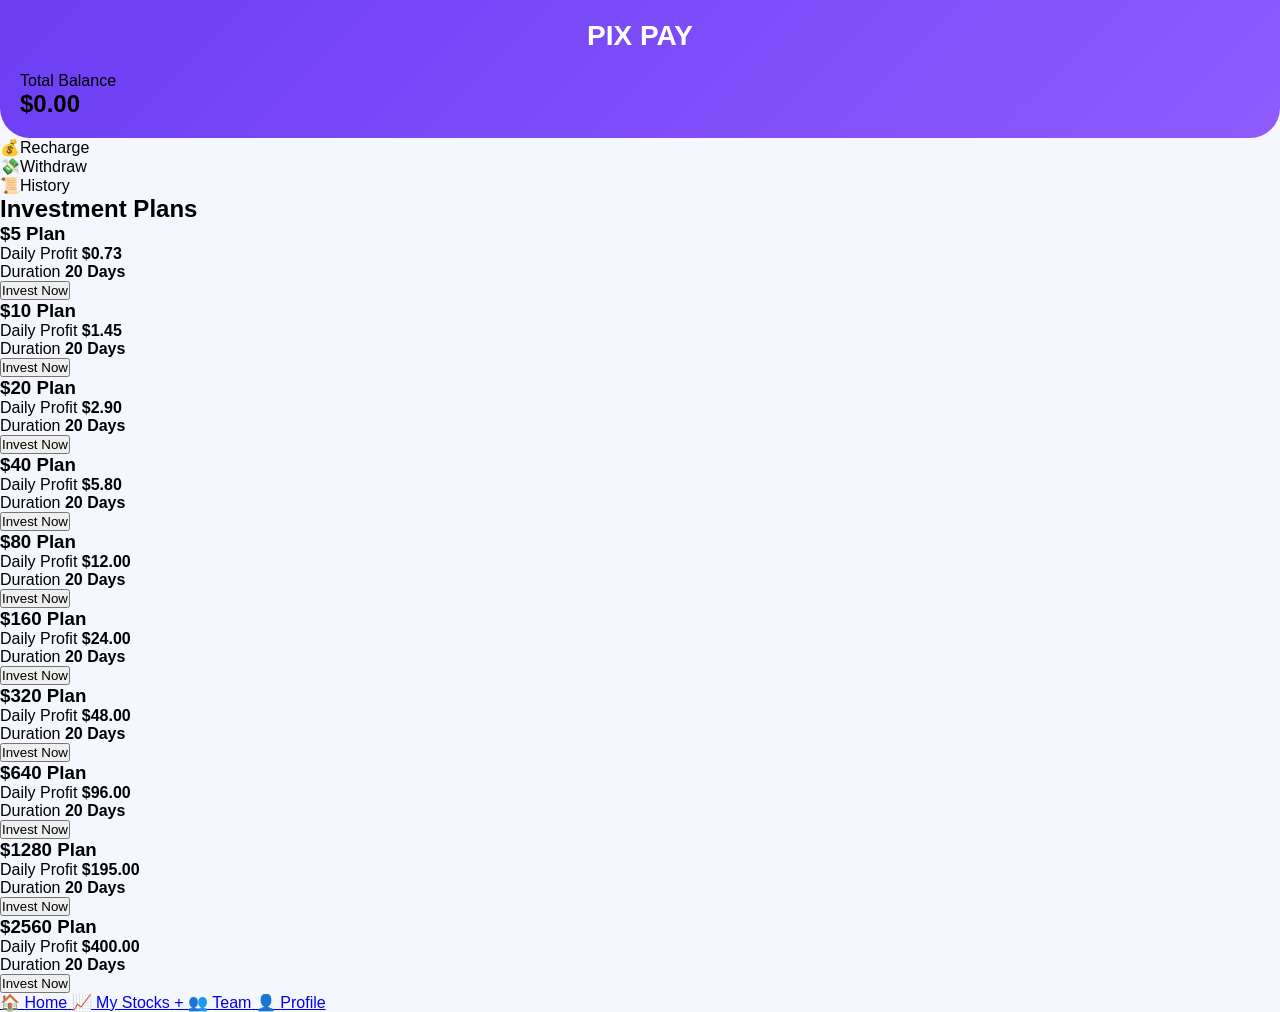
==== index.html @ 2a7e83fc "Update index.html" ====
<!DOCTYPE html>
<html lang="en">
<head>
<meta charset="UTF-8">
<meta name="viewport" content="width=device-width, initial-scale=1.0">
<title>PIX PAY</title>
<link rel="stylesheet" href="style.css">
</head>

<body>

<header>
    <h1>PIX PAY</h1>

    <div class="balance-card">
        <p>Total Balance</p>
        <h2>$0.00</h2>
    </div>
</header>

<div class="quick-menu">
    <div class="menu-card">💰<span>Recharge</span></div>
    <div class="menu-card">💸<span>Withdraw</span></div>
    <div class="menu-card">📜<span>History</span></div>
</div>
<h2 class="section-title">Investment Plans</h2>

<div class="plan-list">

    <div class="plan-card">
        <h3>$5 Plan</h3>
        <p>Daily Profit <b>$0.73</b></p>
        <p>Duration <b>20 Days</b></p>
        <button>Invest Now</button>
    </div>

    <div class="plan-card">
        <h3>$10 Plan</h3>
        <p>Daily Profit <b>$1.45</b></p>
        <p>Duration <b>20 Days</b></p>
        <button>Invest Now</button>
    </div>

    <div class="plan-card">
        <h3>$20 Plan</h3>
        <p>Daily Profit <b>$2.90</b></p>
        <p>Duration <b>20 Days</b></p>
        <button>Invest Now</button>
    </div>

    <div class="plan-card">
        <h3>$40 Plan</h3>
        <p>Daily Profit <b>$5.80</b></p>
        <p>Duration <b>20 Days</b></p>
        <button>Invest Now</button>
    </div>

    <div class="plan-card">
        <h3>$80 Plan</h3>
        <p>Daily Profit <b>$12.00</b></p>
        <p>Duration <b>20 Days</b></p>
        <button>Invest Now</button>
    </div>

    <div class="plan-card">
        <h3>$160 Plan</h3>
        <p>Daily Profit <b>$24.00</b></p>
        <p>Duration <b>20 Days</b></p>
        <button>Invest Now</button>
    </div>

    <div class="plan-card">
        <h3>$320 Plan</h3>
        <p>Daily Profit <b>$48.00</b></p>
        <p>Duration <b>20 Days</b></p>
        <button>Invest Now</button>
    </div>

    <div class="plan-card">
        <h3>$640 Plan</h3>
        <p>Daily Profit <b>$96.00</b></p>
        <p>Duration <b>20 Days</b></p>
        <button>Invest Now</button>
    </div>

    <div class="plan-card">
        <h3>$1280 Plan</h3>
        <p>Daily Profit <b>$195.00</b></p>
        <p>Duration <b>20 Days</b></p>
        <button>Invest Now</button>
    </div>

    <div class="plan-card">
        <h3>$2560 Plan</h3>
        <p>Daily Profit <b>$400.00</b></p>
        <p>Duration <b>20 Days</b></p>
        <button>Invest Now</button>
    </div>

                                      </div>
<nav class="bottom-nav">
    <a href="index.html">
        🏠
        <span>Home</span>
    </a>

    <a href="mystocks.html">
        📈
        <span>My Stocks</span>
    </a>

    <a href="recharge.html" class="center-btn">
        +
    </a>

    <a href="team.html">
        👥
        <span>Team</span>
    </a>

    <a href="profile.html">
        👤
        <span>Profile</span>
    </a>
</nav>

<script src="script.js"></script>

</body>
</html>
---- style.css ----
*{
    margin:0;
    padding:0;
    box-sizing:border-box;
    font-family:Arial,sans-serif;
}

body{
    background:#f5f7ff;
}

header{
    background:linear-gradient(135deg,#6C3EF4,#8F5BFF);
    padding:20px;
    border-radius:0 0 30px 30px;
}

header h1{
    color:#fff;
    text-align:center;
    font-size:28px;
    margin-bottom:20px;
}

.balance-card{
.balance-card{
    background:linear-gradient(135deg,#6C3EF4,#8F5BFF);
    color:#fff;
    border-radius:25px;
    padding:25px;
    text-align:center;
    box-shadow:0 10px 25px rgba(108,62,244,.3);
}

.balance-card p{
    color:#eee;
    font-size:15px;
}

.balance-card h2{
    color:#fff;
    font-size:38px;
    margin-top:8px;
    font-weight:bold;
}
.quick-menu{
    display:grid;
    grid-template-columns:repeat(3,1fr);
    gap:12px;
    padding:20px;
}

.menu-card{
    background:#fff;
    border-radius:18px;
    height:90px;
    display:flex;
    flex-direction:column;
    justify-content:center;
    align-items:center;
    box-shadow:0 5px 15px rgba(0,0,0,.08);
    font-size:28px;
    color:#6C3EF4;
}

.menu-card span{
    margin-top:8px;
    font-size:14px;
    font-weight:600;
}
.bottom-nav{
    position:fixed;
    bottom:0;
    left:0;
    width:100%;
    height:70px;
    background:#fff;
    display:grid;
    grid-template-columns:1fr 1fr 1fr 1fr 1fr;
    align-items:center;
    text-align:center;
    box-shadow:0 -3px 15px rgba(0,0,0,.1);
    z-index:999;
}

.bottom-nav a{
    text-decoration:none;
    color:#6C3EF4;
    display:flex;
    flex-direction:column;
    align-items:center;
    font-size:22px;
}

.bottom-nav a span{
    font-size:11px;
    margin-top:2px;
}

.center-btn{
    width:65px;
    height:65px;
    background:#6C3EF4;
    color:#fff !important;
    border-radius:50%;
    display:flex !important;
    justify-content:center;
    align-items:center;
    text-decoration:none;
    font-size:32px;
    margin:auto;
    transform:translateY(-22px);
    flex-direction:row !important;
    box-shadow:0 6px 18px rgba(108,62,244,.35);
}
body{
    padding-bottom:90px;
}
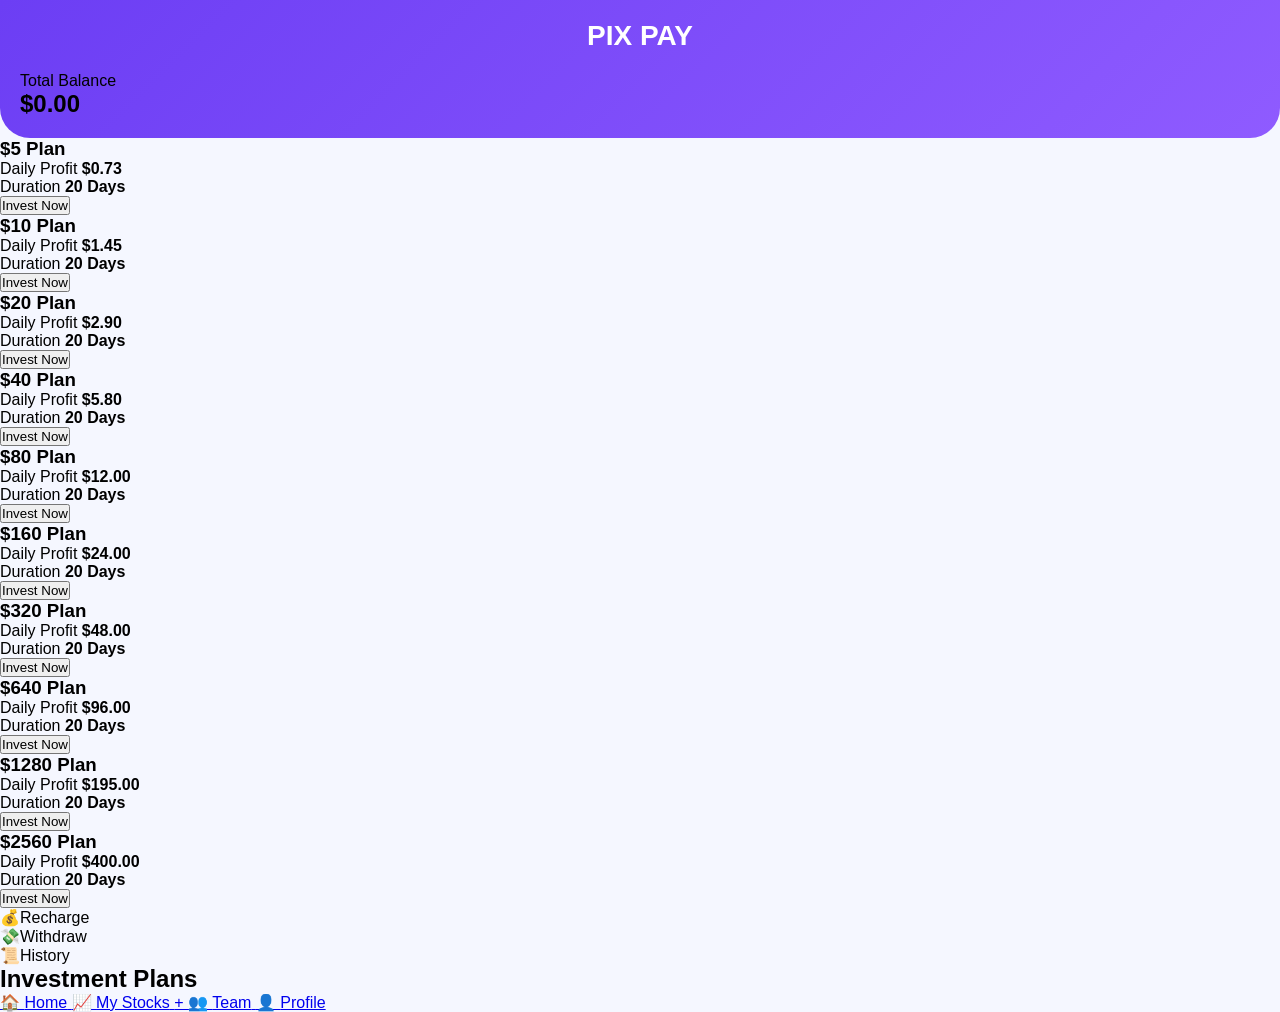
==== commit 8e1bce80: "Update index.html" ====
--- a/index.html
+++ b/index.html
@@ -19,12 +19,7 @@
 </header>
 
 <div class="quick-menu">
-    <div class="menu-card">💰<span>Recharge</span></div>
-    <div class="menu-card">💸<span>Withdraw</span></div>
-    <div class="menu-card">📜<span>History</span></div>
-</div>
-<h2 class="section-title">Investment Plans</h2>
-
+    
 <div class="plan-list">
 
     <div class="plan-card">
@@ -96,8 +91,13 @@
         <p>Duration <b>20 Days</b></p>
         <button>Invest Now</button>
     </div>
-
-                                      </div>
+    
+    <div class="menu-card">💰<span>Recharge</span></div>
+    <div class="menu-card">💸<span>Withdraw</span></div>
+    <div class="menu-card">📜<span>History</span></div>
+</div>
+<h2 class="section-title">Investment Plans</h2>
+ </div>
 <nav class="bottom-nav">
     <a href="index.html">
         🏠
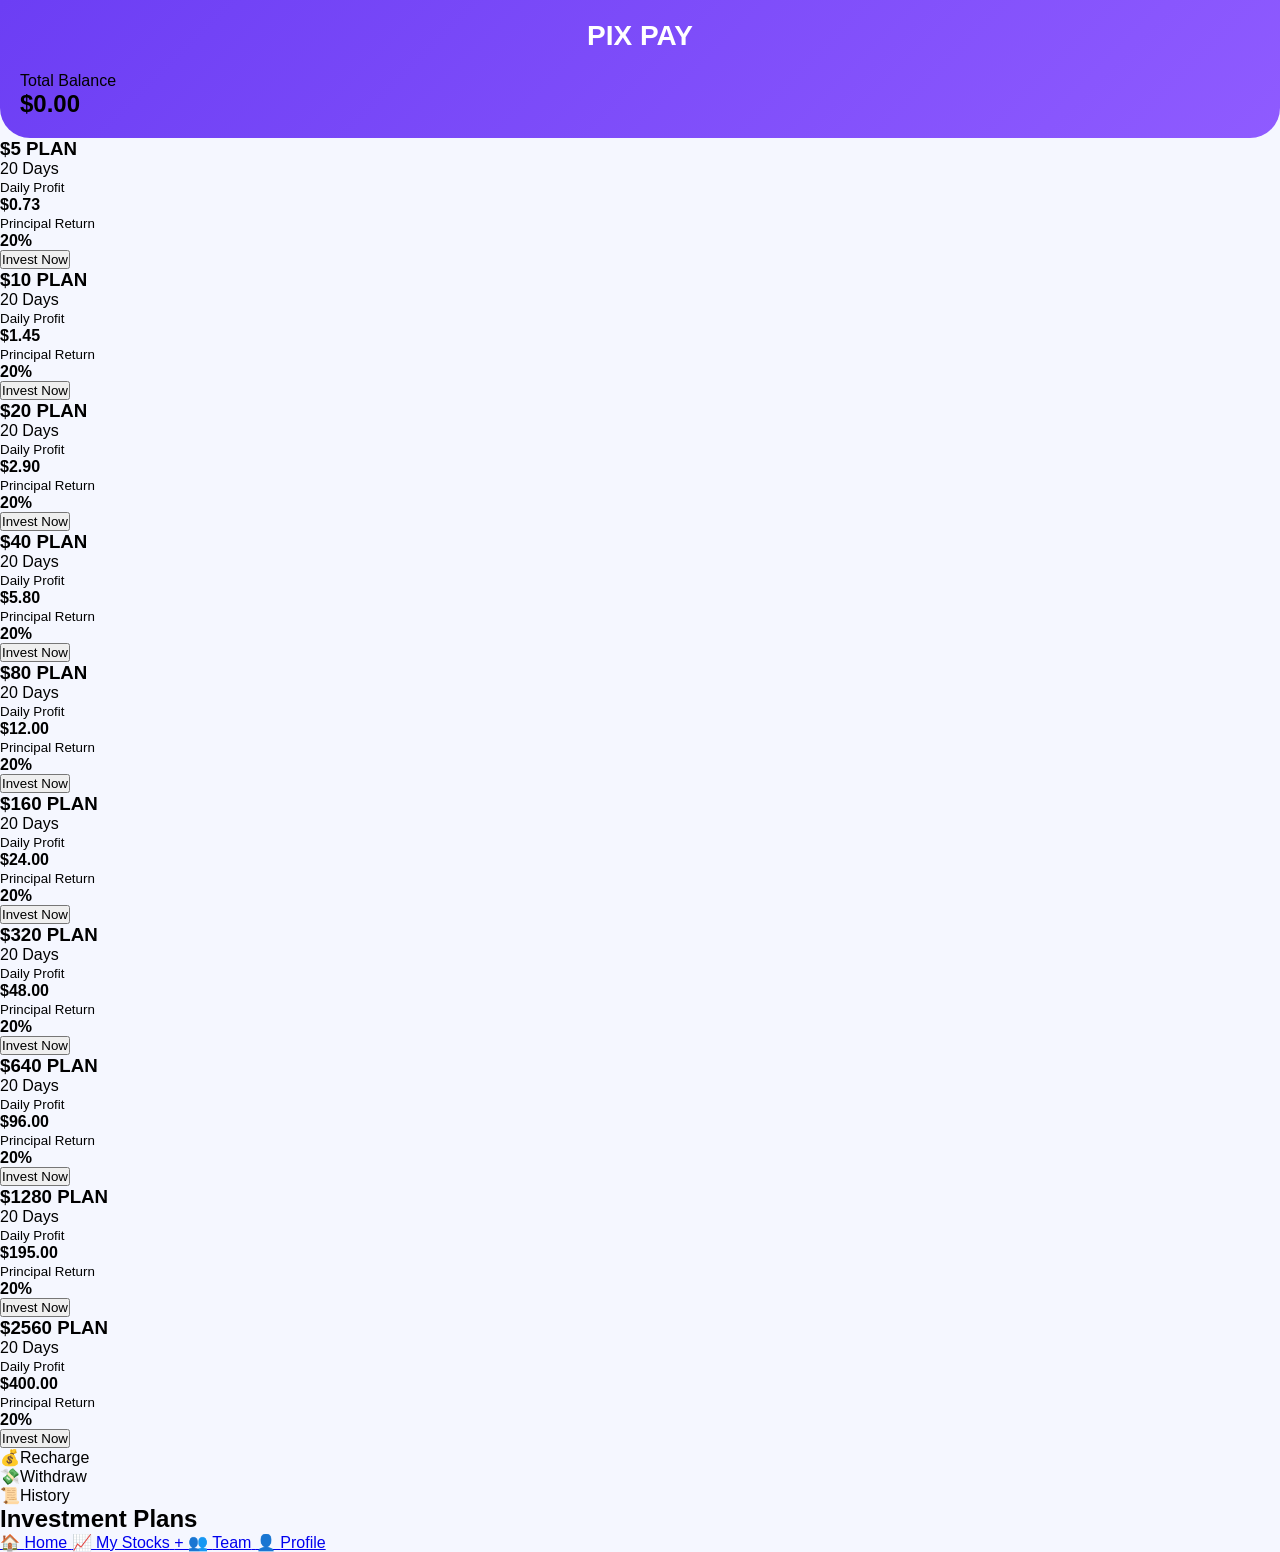
==== commit 4cf87961: "Update index.html" ====
--- a/index.html
+++ b/index.html
@@ -20,77 +20,185 @@
 
 <div class="quick-menu">
     
-<div class="plan-list">
-
-    <div class="plan-card">
-        <h3>$5 Plan</h3>
-        <p>Daily Profit <b>$0.73</b></p>
-        <p>Duration <b>20 Days</b></p>
-        <button>Invest Now</button>
-    </div>
-
-    <div class="plan-card">
-        <h3>$10 Plan</h3>
-        <p>Daily Profit <b>$1.45</b></p>
-        <p>Duration <b>20 Days</b></p>
-        <button>Invest Now</button>
-    </div>
-
-    <div class="plan-card">
-        <h3>$20 Plan</h3>
-        <p>Daily Profit <b>$2.90</b></p>
-        <p>Duration <b>20 Days</b></p>
-        <button>Invest Now</button>
-    </div>
-
-    <div class="plan-card">
-        <h3>$40 Plan</h3>
-        <p>Daily Profit <b>$5.80</b></p>
-        <p>Duration <b>20 Days</b></p>
-        <button>Invest Now</button>
-    </div>
-
-    <div class="plan-card">
-        <h3>$80 Plan</h3>
-        <p>Daily Profit <b>$12.00</b></p>
-        <p>Duration <b>20 Days</b></p>
-        <button>Invest Now</button>
-    </div>
-
-    <div class="plan-card">
-        <h3>$160 Plan</h3>
-        <p>Daily Profit <b>$24.00</b></p>
-        <p>Duration <b>20 Days</b></p>
-        <button>Invest Now</button>
-    </div>
-
-    <div class="plan-card">
-        <h3>$320 Plan</h3>
-        <p>Daily Profit <b>$48.00</b></p>
-        <p>Duration <b>20 Days</b></p>
-        <button>Invest Now</button>
-    </div>
-
-    <div class="plan-card">
-        <h3>$640 Plan</h3>
-        <p>Daily Profit <b>$96.00</b></p>
-        <p>Duration <b>20 Days</b></p>
-        <button>Invest Now</button>
-    </div>
-
-    <div class="plan-card">
-        <h3>$1280 Plan</h3>
-        <p>Daily Profit <b>$195.00</b></p>
-        <p>Duration <b>20 Days</b></p>
-        <button>Invest Now</button>
-    </div>
-
-    <div class="plan-card">
-        <h3>$2560 Plan</h3>
-        <p>Daily Profit <b>$400.00</b></p>
-        <p>Duration <b>20 Days</b></p>
-        <button>Invest Now</button>
-    </div>
+<div class="plan-card">
+    <div class="plan-header">
+        <h3>$5 PLAN</h3>
+        <span class="days">20 Days</span>
+    </div>
+    <div class="plan-info">
+        <div>
+            <small>Daily Profit</small>
+            <h4>$0.73</h4>
+        </div>
+        <div>
+            <small>Principal Return</small>
+            <h4>20%</h4>
+        </div>
+    </div>
+    <button class="invest-btn">Invest Now</button>
+</div>
+
+<div class="plan-card">
+    <div class="plan-header">
+        <h3>$10 PLAN</h3>
+        <span class="days">20 Days</span>
+    </div>
+    <div class="plan-info">
+        <div>
+            <small>Daily Profit</small>
+            <h4>$1.45</h4>
+        </div>
+        <div>
+            <small>Principal Return</small>
+            <h4>20%</h4>
+        </div>
+    </div>
+    <button class="invest-btn">Invest Now</button>
+</div>
+
+<div class="plan-card">
+    <div class="plan-header">
+        <h3>$20 PLAN</h3>
+        <span class="days">20 Days</span>
+    </div>
+    <div class="plan-info">
+        <div>
+            <small>Daily Profit</small>
+            <h4>$2.90</h4>
+        </div>
+        <div>
+            <small>Principal Return</small>
+            <h4>20%</h4>
+        </div>
+    </div>
+    <button class="invest-btn">Invest Now</button>
+</div>
+
+<div class="plan-card">
+    <div class="plan-header">
+        <h3>$40 PLAN</h3>
+        <span class="days">20 Days</span>
+    </div>
+    <div class="plan-info">
+        <div>
+            <small>Daily Profit</small>
+            <h4>$5.80</h4>
+        </div>
+        <div>
+            <small>Principal Return</small>
+            <h4>20%</h4>
+        </div>
+    </div>
+    <button class="invest-btn">Invest Now</button>
+</div>
+
+<div class="plan-card">
+    <div class="plan-header">
+        <h3>$80 PLAN</h3>
+        <span class="days">20 Days</span>
+    </div>
+    <div class="plan-info">
+        <div>
+            <small>Daily Profit</small>
+            <h4>$12.00</h4>
+        </div>
+        <div>
+            <small>Principal Return</small>
+            <h4>20%</h4>
+        </div>
+    </div>
+    <button class="invest-btn">Invest Now</button>
+</div>
+
+<div class="plan-card">
+    <div class="plan-header">
+        <h3>$160 PLAN</h3>
+        <span class="days">20 Days</span>
+    </div>
+    <div class="plan-info">
+        <div>
+            <small>Daily Profit</small>
+            <h4>$24.00</h4>
+        </div>
+        <div>
+            <small>Principal Return</small>
+            <h4>20%</h4>
+        </div>
+    </div>
+    <button class="invest-btn">Invest Now</button>
+</div>
+
+<div class="plan-card">
+    <div class="plan-header">
+        <h3>$320 PLAN</h3>
+        <span class="days">20 Days</span>
+    </div>
+    <div class="plan-info">
+        <div>
+            <small>Daily Profit</small>
+            <h4>$48.00</h4>
+        </div>
+        <div>
+            <small>Principal Return</small>
+            <h4>20%</h4>
+        </div>
+    </div>
+    <button class="invest-btn">Invest Now</button>
+</div>
+
+<div class="plan-card">
+    <div class="plan-header">
+        <h3>$640 PLAN</h3>
+        <span class="days">20 Days</span>
+    </div>
+    <div class="plan-info">
+        <div>
+            <small>Daily Profit</small>
+            <h4>$96.00</h4>
+        </div>
+        <div>
+            <small>Principal Return</small>
+            <h4>20%</h4>
+        </div>
+    </div>
+    <button class="invest-btn">Invest Now</button>
+</div>
+
+<div class="plan-card">
+    <div class="plan-header">
+        <h3>$1280 PLAN</h3>
+        <span class="days">20 Days</span>
+    </div>
+    <div class="plan-info">
+        <div>
+            <small>Daily Profit</small>
+            <h4>$195.00</h4>
+        </div>
+        <div>
+            <small>Principal Return</small>
+            <h4>20%</h4>
+        </div>
+    </div>
+    <button class="invest-btn">Invest Now</button>
+</div>
+
+<div class="plan-card">
+    <div class="plan-header">
+        <h3>$2560 PLAN</h3>
+        <span class="days">20 Days</span>
+    </div>
+    <div class="plan-info">
+        <div>
+            <small>Daily Profit</small>
+            <h4>$400.00</h4>
+        </div>
+        <div>
+            <small>Principal Return</small>
+            <h4>20%</h4>
+        </div>
+    </div>
+    <button class="invest-btn">Invest Now</button>
+</div>
     
     <div class="menu-card">💰<span>Recharge</span></div>
     <div class="menu-card">💸<span>Withdraw</span></div>
--- a/style.css
+++ b/style.css
@@ -116,3 +116,46 @@
 body{
     padding-bottom:90px;
 }
+.section-title{
+    padding:0 20px;
+    margin:15px 0;
+    color:#6C3EF4;
+    font-size:22px;
+    font-weight:bold;
+}
+
+.plan-list{
+    padding:0 20px 20px;
+    display:flex;
+    flex-direction:column;
+    gap:15px;
+}
+
+.plan-card{
+    background:#fff;
+    border-radius:20px;
+    padding:18px;
+    box-shadow:0 5px 15px rgba(0,0,0,.08);
+}
+
+.plan-card h3{
+    color:#6C3EF4;
+    margin-bottom:10px;
+}
+
+.plan-card p{
+    margin:6px 0;
+    color:#666;
+}
+
+.plan-card button{
+    width:100%;
+    margin-top:12px;
+    background:#6C3EF4;
+    color:#fff;
+    border:none;
+    padding:12px;
+    border-radius:12px;
+    font-size:16px;
+    cursor:pointer;
+    }
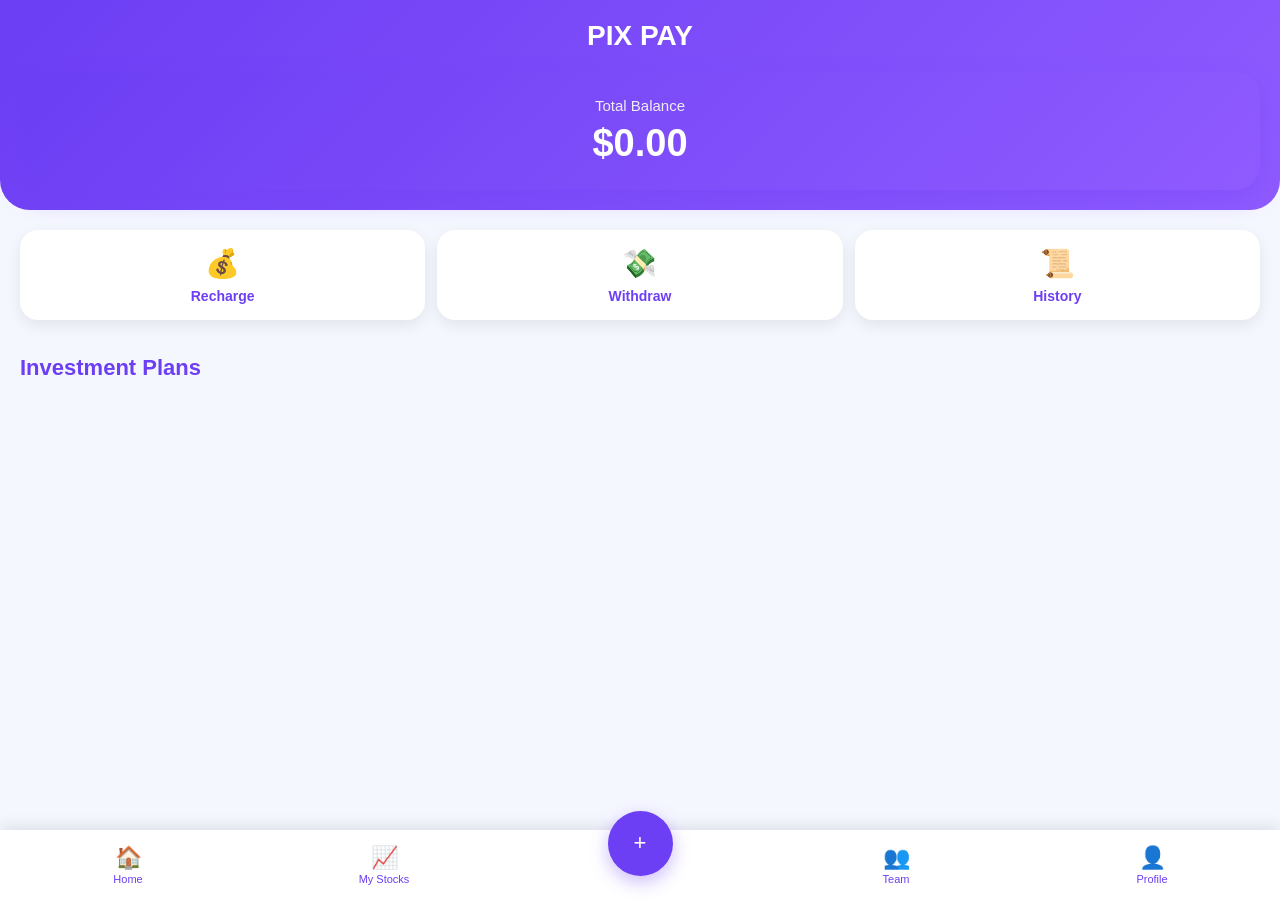
==== commit 4d8db49f: "Update index.html" ====
--- a/index.html
+++ b/index.html
@@ -20,185 +20,8 @@
 
 <div class="quick-menu">
     
-<div class="plan-card">
-    <div class="plan-header">
-        <h3>$5 PLAN</h3>
-        <span class="days">20 Days</span>
-    </div>
-    <div class="plan-info">
-        <div>
-            <small>Daily Profit</small>
-            <h4>$0.73</h4>
-        </div>
-        <div>
-            <small>Principal Return</small>
-            <h4>20%</h4>
-        </div>
-    </div>
-    <button class="invest-btn">Invest Now</button>
-</div>
 
-<div class="plan-card">
-    <div class="plan-header">
-        <h3>$10 PLAN</h3>
-        <span class="days">20 Days</span>
-    </div>
-    <div class="plan-info">
-        <div>
-            <small>Daily Profit</small>
-            <h4>$1.45</h4>
-        </div>
-        <div>
-            <small>Principal Return</small>
-            <h4>20%</h4>
-        </div>
-    </div>
-    <button class="invest-btn">Invest Now</button>
-</div>
-
-<div class="plan-card">
-    <div class="plan-header">
-        <h3>$20 PLAN</h3>
-        <span class="days">20 Days</span>
-    </div>
-    <div class="plan-info">
-        <div>
-            <small>Daily Profit</small>
-            <h4>$2.90</h4>
-        </div>
-        <div>
-            <small>Principal Return</small>
-            <h4>20%</h4>
-        </div>
-    </div>
-    <button class="invest-btn">Invest Now</button>
-</div>
-
-<div class="plan-card">
-    <div class="plan-header">
-        <h3>$40 PLAN</h3>
-        <span class="days">20 Days</span>
-    </div>
-    <div class="plan-info">
-        <div>
-            <small>Daily Profit</small>
-            <h4>$5.80</h4>
-        </div>
-        <div>
-            <small>Principal Return</small>
-            <h4>20%</h4>
-        </div>
-    </div>
-    <button class="invest-btn">Invest Now</button>
-</div>
-
-<div class="plan-card">
-    <div class="plan-header">
-        <h3>$80 PLAN</h3>
-        <span class="days">20 Days</span>
-    </div>
-    <div class="plan-info">
-        <div>
-            <small>Daily Profit</small>
-            <h4>$12.00</h4>
-        </div>
-        <div>
-            <small>Principal Return</small>
-            <h4>20%</h4>
-        </div>
-    </div>
-    <button class="invest-btn">Invest Now</button>
-</div>
-
-<div class="plan-card">
-    <div class="plan-header">
-        <h3>$160 PLAN</h3>
-        <span class="days">20 Days</span>
-    </div>
-    <div class="plan-info">
-        <div>
-            <small>Daily Profit</small>
-            <h4>$24.00</h4>
-        </div>
-        <div>
-            <small>Principal Return</small>
-            <h4>20%</h4>
-        </div>
-    </div>
-    <button class="invest-btn">Invest Now</button>
-</div>
-
-<div class="plan-card">
-    <div class="plan-header">
-        <h3>$320 PLAN</h3>
-        <span class="days">20 Days</span>
-    </div>
-    <div class="plan-info">
-        <div>
-            <small>Daily Profit</small>
-            <h4>$48.00</h4>
-        </div>
-        <div>
-            <small>Principal Return</small>
-            <h4>20%</h4>
-        </div>
-    </div>
-    <button class="invest-btn">Invest Now</button>
-</div>
-
-<div class="plan-card">
-    <div class="plan-header">
-        <h3>$640 PLAN</h3>
-        <span class="days">20 Days</span>
-    </div>
-    <div class="plan-info">
-        <div>
-            <small>Daily Profit</small>
-            <h4>$96.00</h4>
-        </div>
-        <div>
-            <small>Principal Return</small>
-            <h4>20%</h4>
-        </div>
-    </div>
-    <button class="invest-btn">Invest Now</button>
-</div>
-
-<div class="plan-card">
-    <div class="plan-header">
-        <h3>$1280 PLAN</h3>
-        <span class="days">20 Days</span>
-    </div>
-    <div class="plan-info">
-        <div>
-            <small>Daily Profit</small>
-            <h4>$195.00</h4>
-        </div>
-        <div>
-            <small>Principal Return</small>
-            <h4>20%</h4>
-        </div>
-    </div>
-    <button class="invest-btn">Invest Now</button>
-</div>
-
-<div class="plan-card">
-    <div class="plan-header">
-        <h3>$2560 PLAN</h3>
-        <span class="days">20 Days</span>
-    </div>
-    <div class="plan-info">
-        <div>
-            <small>Daily Profit</small>
-            <h4>$400.00</h4>
-        </div>
-        <div>
-            <small>Principal Return</small>
-            <h4>20%</h4>
-        </div>
-    </div>
-    <button class="invest-btn">Invest Now</button>
-</div>
+    
     
     <div class="menu-card">💰<span>Recharge</span></div>
     <div class="menu-card">💸<span>Withdraw</span></div>
--- a/style.css
+++ b/style.css
@@ -22,7 +22,7 @@
     margin-bottom:20px;
 }
 
-.balance-card{
+
 .balance-card{
     background:linear-gradient(135deg,#6C3EF4,#8F5BFF);
     color:#fff;
@@ -131,31 +131,61 @@
     gap:15px;
 }
 
+
+
 .plan-card{
     background:#fff;
-    border-radius:20px;
+    border-radius:18px;
     padding:18px;
+    margin-bottom:15px;
     box-shadow:0 5px 15px rgba(0,0,0,.08);
 }
 
-.plan-card h3{
-    color:#6C3EF4;
-    margin-bottom:10px;
+.plan-header{
+    display:flex;
+    justify-content:space-between;
+    align-items:center;
+    margin-bottom:15px;
 }
 
-.plan-card p{
-    margin:6px 0;
-    color:#666;
+.plan-header h3{
+    color:#6C3EF4;
+    font-size:22px;
 }
 
-.plan-card button{
+.days{
+    background:#f3edff;
+    color:#6C3EF4;
+    padding:6px 12px;
+    border-radius:20px;
+    font-size:13px;
+    font-weight:bold;
+}
+
+.plan-info{
+    display:flex;
+    justify-content:space-between;
+    margin-bottom:18px;
+}
+
+.plan-info small{
+    color:#777;
+    display:block;
+    margin-bottom:5px;
+}
+
+.plan-info h4{
+    color:#222;
+    font-size:18px;
+}
+
+.invest-btn{
     width:100%;
-    margin-top:12px;
+    border:none;
     background:#6C3EF4;
     color:#fff;
-    border:none;
-    padding:12px;
+    padding:14px;
     border-radius:12px;
     font-size:16px;
-    cursor:pointer;
+    font-weight:bold;
     }
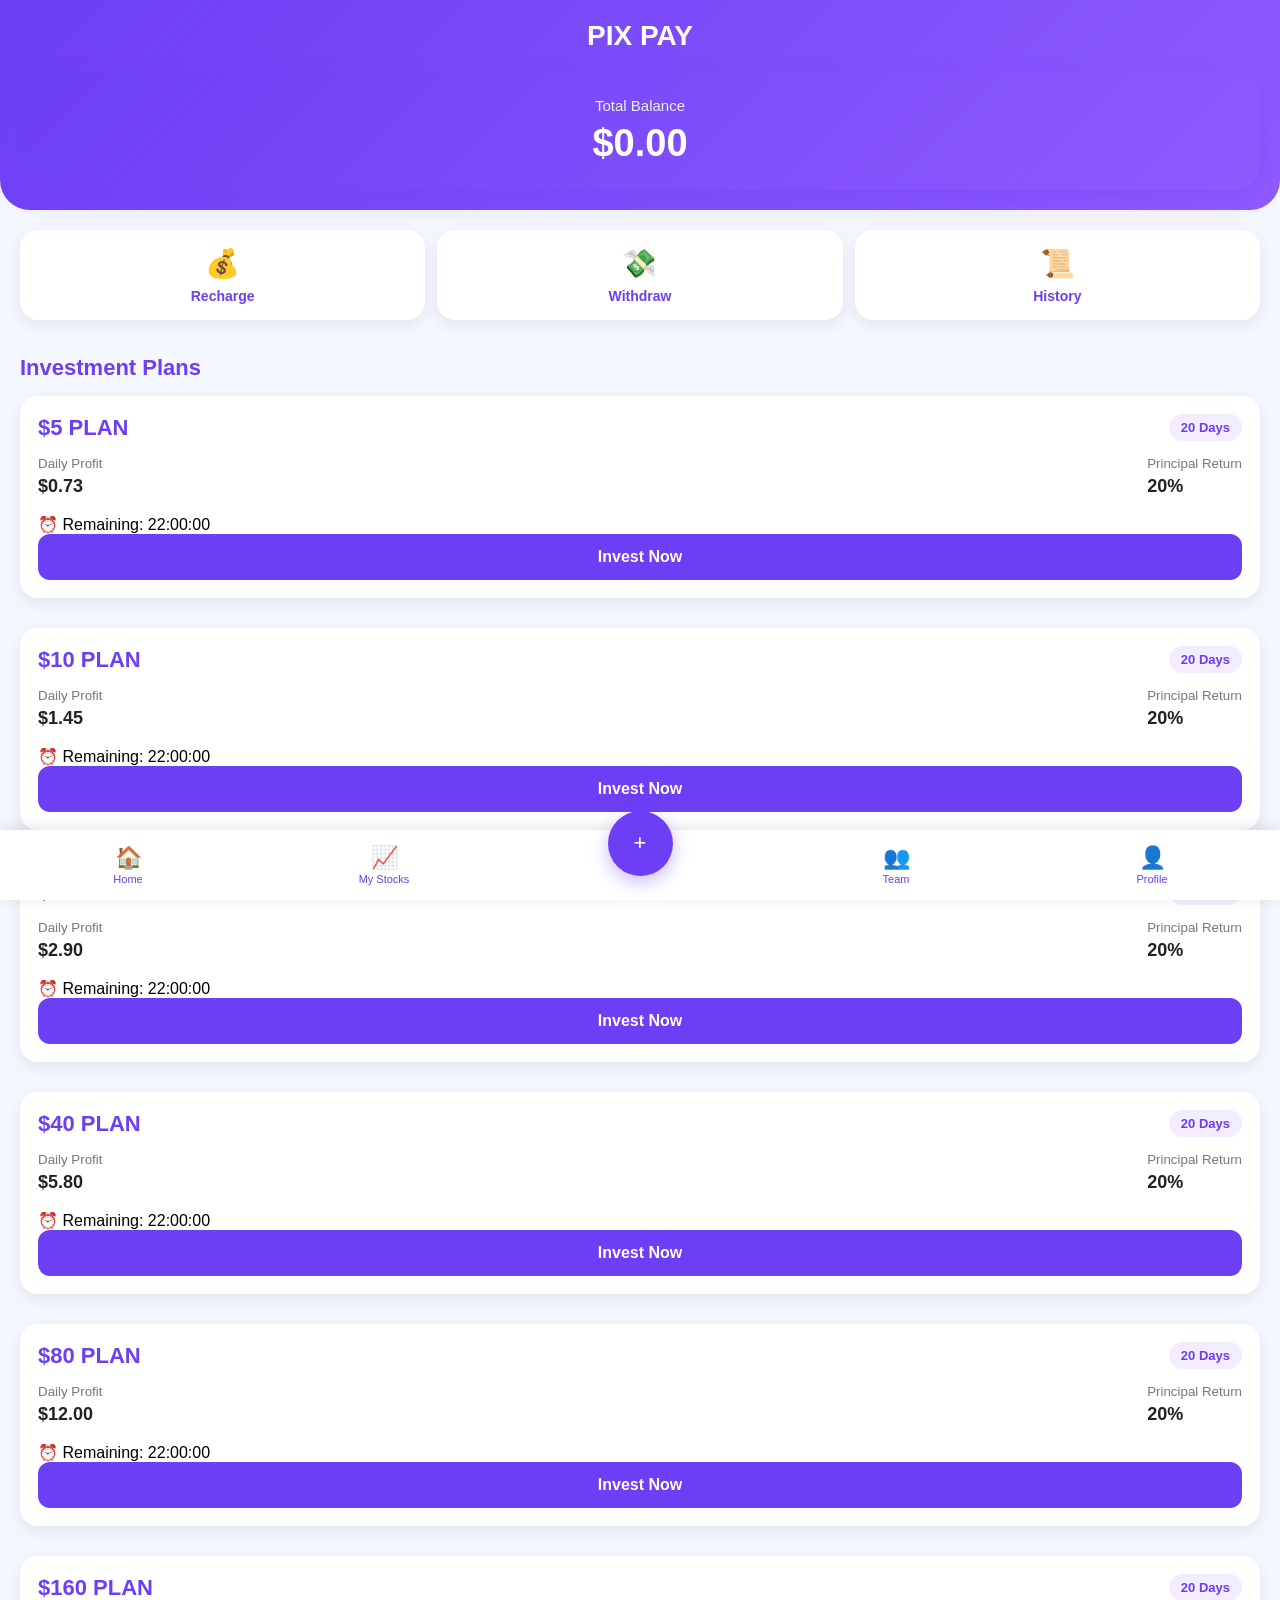
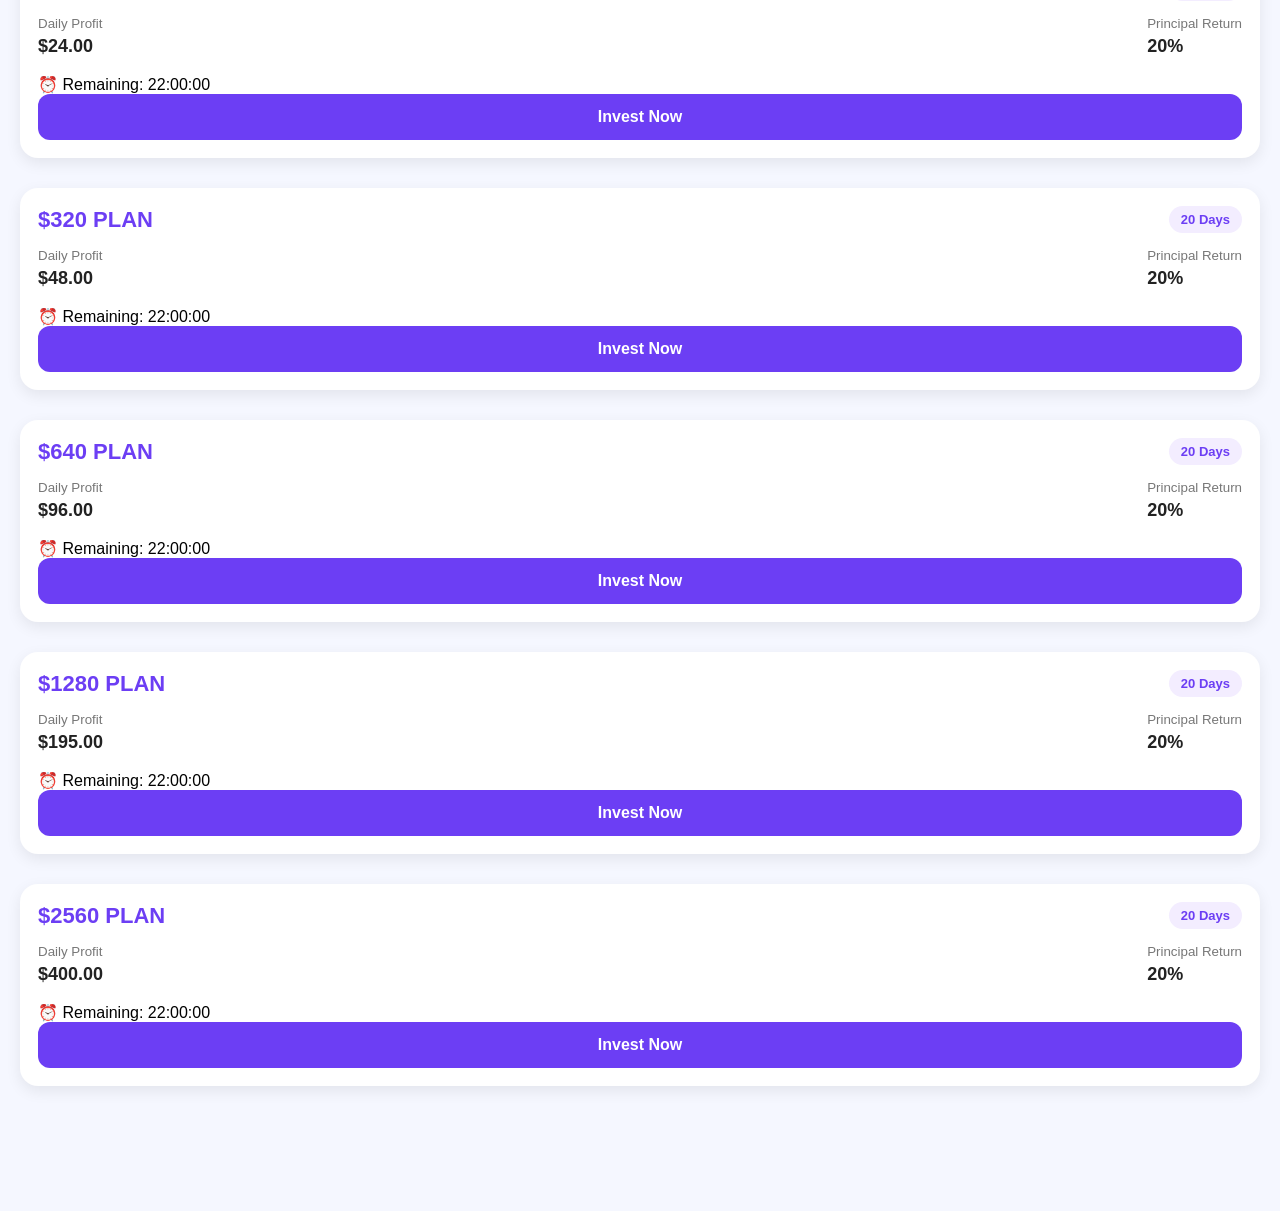
==== commit c30a988d: "Update index.html" ====
--- a/index.html
+++ b/index.html
@@ -28,7 +28,136 @@
     <div class="menu-card">📜<span>History</span></div>
 </div>
 <h2 class="section-title">Investment Plans</h2>
- </div>
+ <div class="plan-list">
+  <div class="plan-card">
+    <div class="plan-header">
+        <h3>$5 PLAN</h3>
+        <span class="days">20 Days</span>
+    </div>
+    <div class="plan-info">
+        <div><small>Daily Profit</small><h4>$0.73</h4></div>
+        <div><small>Principal Return</small><h4>20%</h4></div>
+    </div>
+    <p class="countdown">⏰ Remaining: <span class="timer">22:00:00</span></p>
+    <button class="invest-btn">Invest Now</button>
+</div>
+
+<div class="plan-card">
+    <div class="plan-header">
+        <h3>$10 PLAN</h3>
+        <span class="days">20 Days</span>
+    </div>
+    <div class="plan-info">
+        <div><small>Daily Profit</small><h4>$1.45</h4></div>
+        <div><small>Principal Return</small><h4>20%</h4></div>
+    </div>
+    <p class="countdown">⏰ Remaining: <span class="timer">22:00:00</span></p>
+    <button class="invest-btn">Invest Now</button>
+</div>
+
+<div class="plan-card">
+    <div class="plan-header">
+        <h3>$20 PLAN</h3>
+        <span class="days">20 Days</span>
+    </div>
+    <div class="plan-info">
+        <div><small>Daily Profit</small><h4>$2.90</h4></div>
+        <div><small>Principal Return</small><h4>20%</h4></div>
+    </div>
+    <p class="countdown">⏰ Remaining: <span class="timer">22:00:00</span></p>
+    <button class="invest-btn">Invest Now</button>
+</div>
+
+<div class="plan-card">
+    <div class="plan-header">
+        <h3>$40 PLAN</h3>
+        <span class="days">20 Days</span>
+    </div>
+    <div class="plan-info">
+        <div><small>Daily Profit</small><h4>$5.80</h4></div>
+        <div><small>Principal Return</small><h4>20%</h4></div>
+    </div>
+    <p class="countdown">⏰ Remaining: <span class="timer">22:00:00</span></p>
+    <button class="invest-btn">Invest Now</button>
+</div>
+
+<div class="plan-card">
+    <div class="plan-header">
+        <h3>$80 PLAN</h3>
+        <span class="days">20 Days</span>
+    </div>
+    <div class="plan-info">
+        <div><small>Daily Profit</small><h4>$12.00</h4></div>
+        <div><small>Principal Return</small><h4>20%</h4></div>
+    </div>
+    <p class="countdown">⏰ Remaining: <span class="timer">22:00:00</span></p>
+    <button class="invest-btn">Invest Now</button>
+</div>
+
+<div class="plan-card">
+    <div class="plan-header">
+        <h3>$160 PLAN</h3>
+        <span class="days">20 Days</span>
+    </div>
+    <div class="plan-info">
+        <div><small>Daily Profit</small><h4>$24.00</h4></div>
+        <div><small>Principal Return</small><h4>20%</h4></div>
+    </div>
+    <p class="countdown">⏰ Remaining: <span class="timer">22:00:00</span></p>
+    <button class="invest-btn">Invest Now</button>
+</div>
+
+<div class="plan-card">
+    <div class="plan-header">
+        <h3>$320 PLAN</h3>
+        <span class="days">20 Days</span>
+    </div>
+    <div class="plan-info">
+        <div><small>Daily Profit</small><h4>$48.00</h4></div>
+        <div><small>Principal Return</small><h4>20%</h4></div>
+    </div>
+    <p class="countdown">⏰ Remaining: <span class="timer">22:00:00</span></p>
+    <button class="invest-btn">Invest Now</button>
+</div>
+
+<div class="plan-card">
+    <div class="plan-header">
+        <h3>$640 PLAN</h3>
+        <span class="days">20 Days</span>
+    </div>
+    <div class="plan-info">
+        <div><small>Daily Profit</small><h4>$96.00</h4></div>
+        <div><small>Principal Return</small><h4>20%</h4></div>
+    </div>
+    <p class="countdown">⏰ Remaining: <span class="timer">22:00:00</span></p>
+    <button class="invest-btn">Invest Now</button>
+</div>
+
+<div class="plan-card">
+    <div class="plan-header">
+        <h3>$1280 PLAN</h3>
+        <span class="days">20 Days</span>
+    </div>
+    <div class="plan-info">
+        <div><small>Daily Profit</small><h4>$195.00</h4></div>
+        <div><small>Principal Return</small><h4>20%</h4></div>
+    </div>
+    <p class="countdown">⏰ Remaining: <span class="timer">22:00:00</span></p>
+    <button class="invest-btn">Invest Now</button>
+</div>
+
+<div class="plan-card">
+    <div class="plan-header">
+        <h3>$2560 PLAN</h3>
+        <span class="days">20 Days</span>
+    </div>
+    <div class="plan-info">
+        <div><small>Daily Profit</small><h4>$400.00</h4></div>
+        <div><small>Principal Return</small><h4>20%</h4></div>
+    </div>
+    <p class="countdown">⏰ Remaining: <span class="timer">22:00:00</span></p>
+    <button class="invest-btn">Invest Now</button>
+        </div>   
 <nav class="bottom-nav">
     <a href="index.html">
         🏠
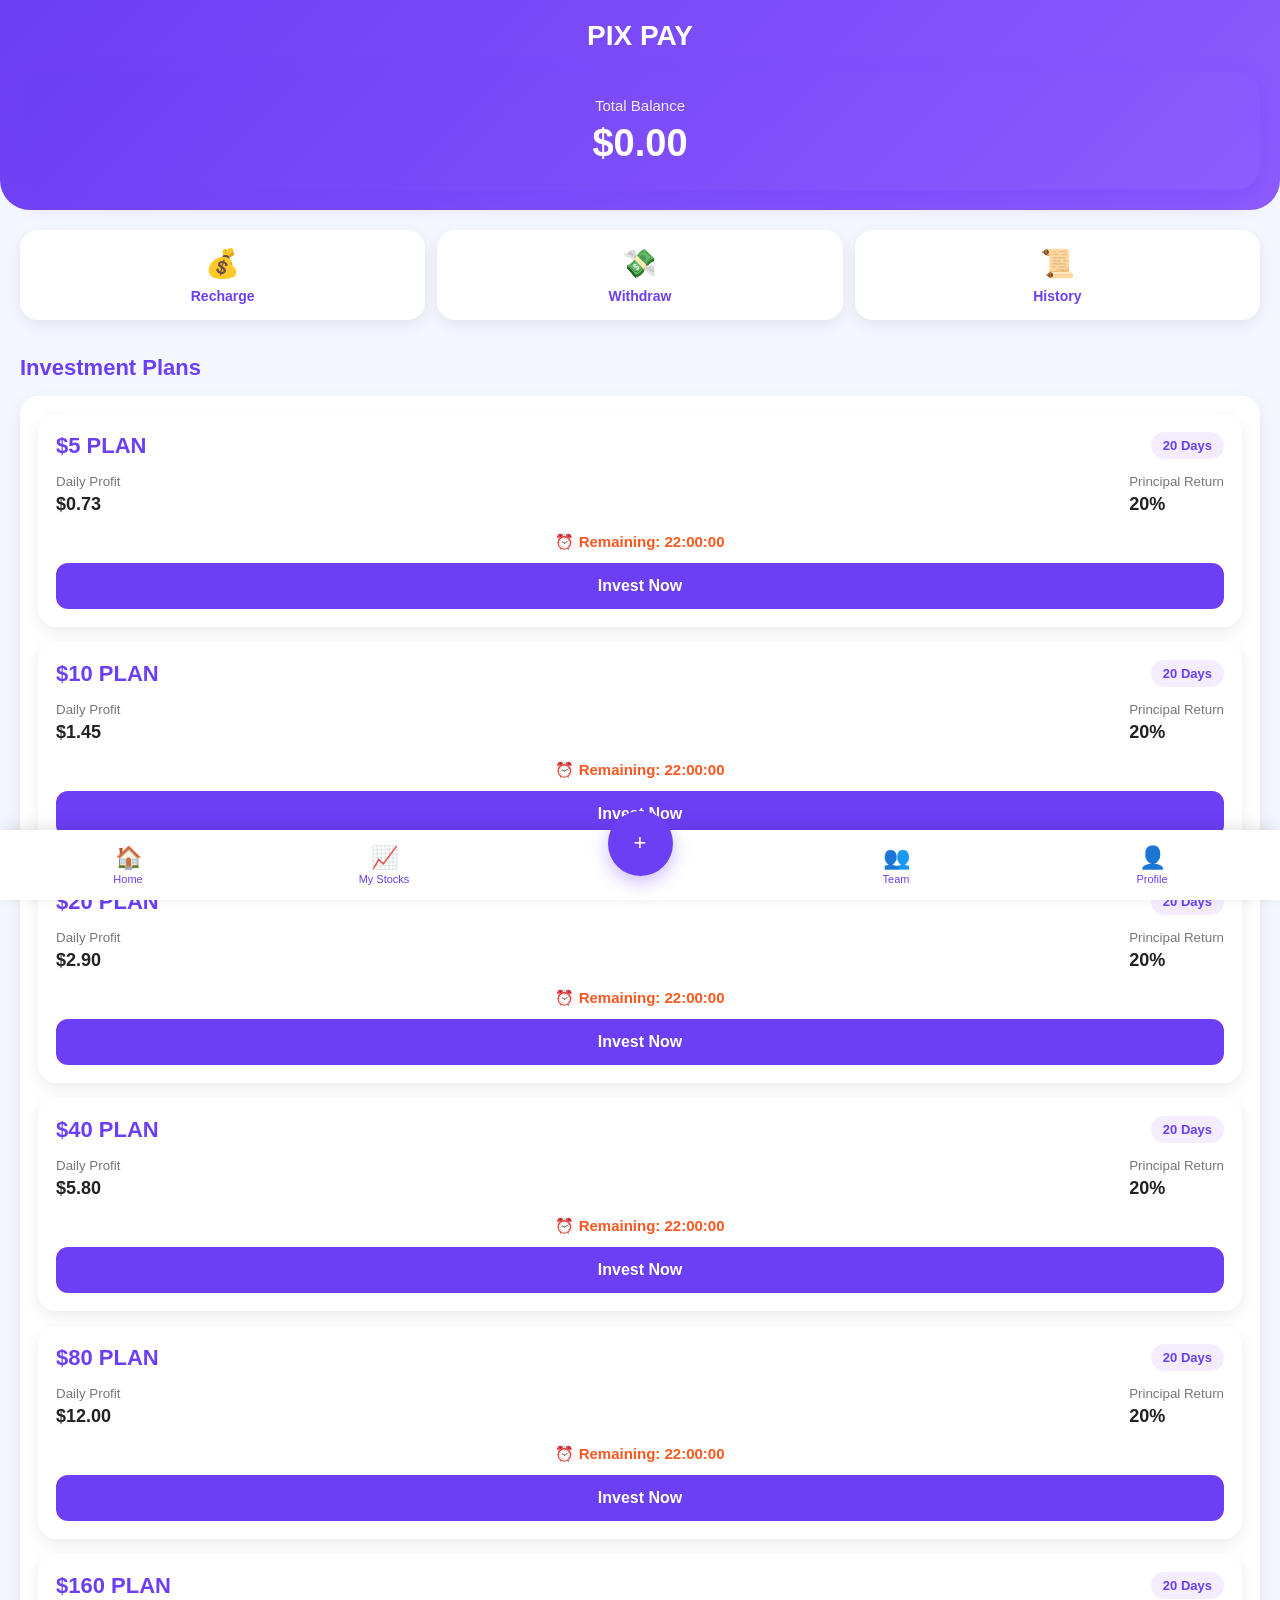
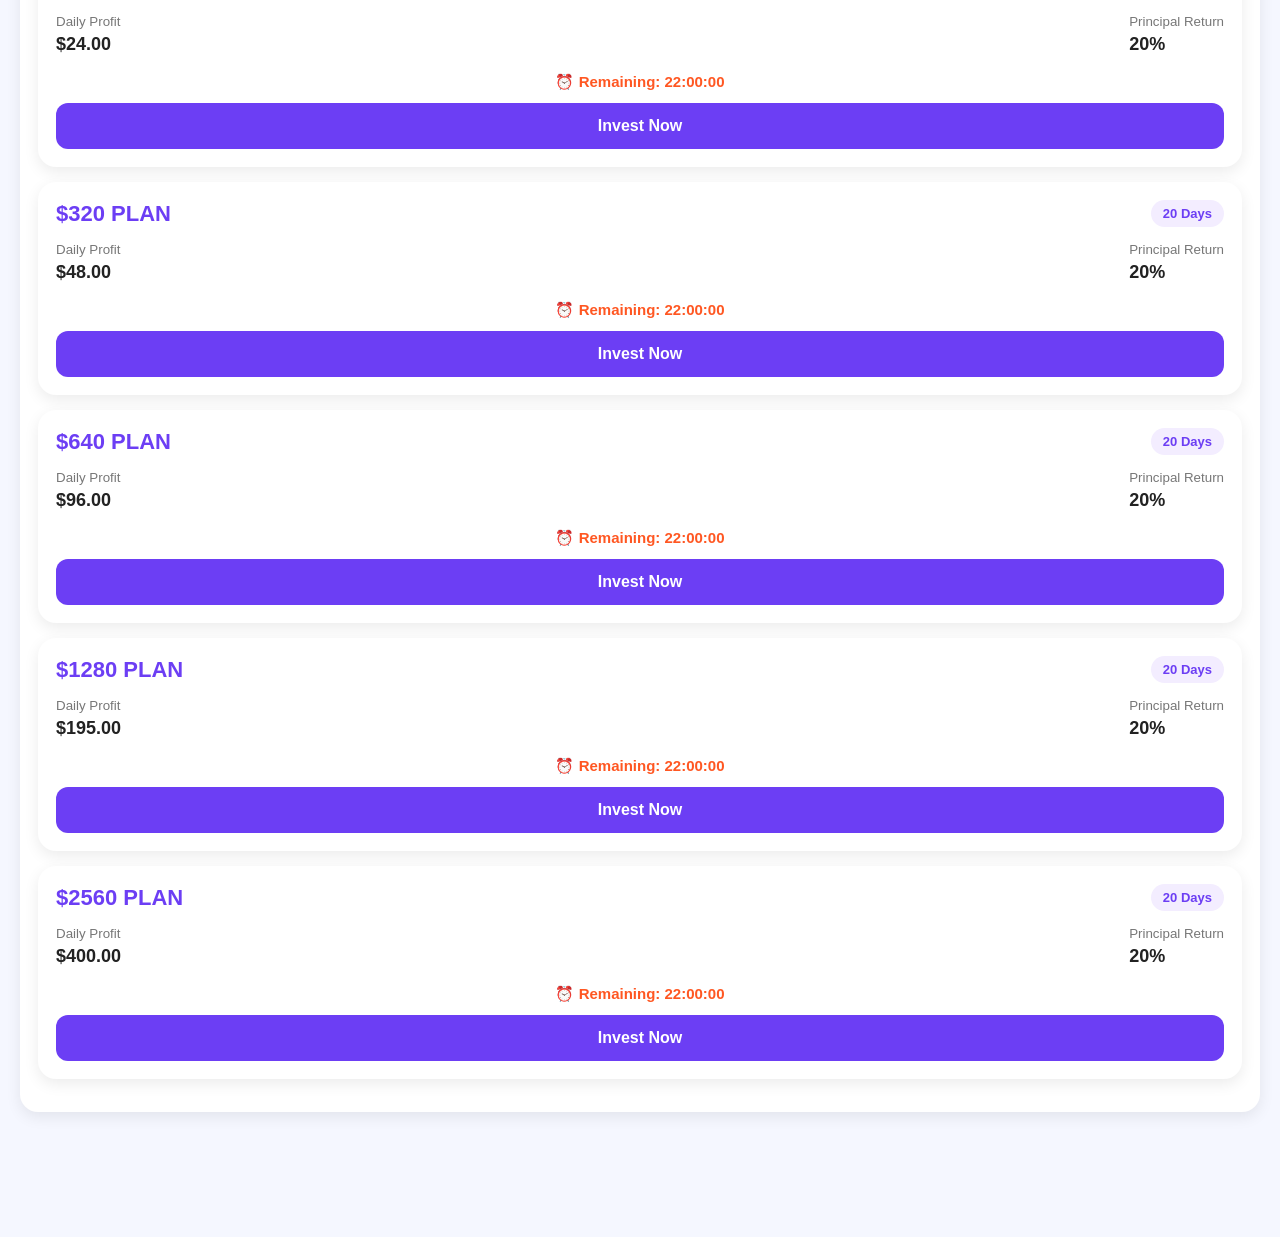
==== commit 1708480c: "Update index.html" ====
--- a/index.html
+++ b/index.html
@@ -18,10 +18,7 @@
     </div>
 </header>
 
-<div class="quick-menu">
-    
-
-    
+<div class="quick-menu">  
     
     <div class="menu-card">💰<span>Recharge</span></div>
     <div class="menu-card">💸<span>Withdraw</span></div>
@@ -30,6 +27,7 @@
 <h2 class="section-title">Investment Plans</h2>
  <div class="plan-list">
   <div class="plan-card">
+<div class="plan-card">
     <div class="plan-header">
         <h3>$5 PLAN</h3>
         <span class="days">20 Days</span>
@@ -39,7 +37,7 @@
         <div><small>Principal Return</small><h4>20%</h4></div>
     </div>
     <p class="countdown">⏰ Remaining: <span class="timer">22:00:00</span></p>
-    <button class="invest-btn">Invest Now</button>
+    <a href="mystocks.html" class="invest-btn">Invest Now</a>
 </div>
 
 <div class="plan-card">
@@ -52,7 +50,7 @@
         <div><small>Principal Return</small><h4>20%</h4></div>
     </div>
     <p class="countdown">⏰ Remaining: <span class="timer">22:00:00</span></p>
-    <button class="invest-btn">Invest Now</button>
+    <a href="mystocks.html" class="invest-btn">Invest Now</a>
 </div>
 
 <div class="plan-card">
@@ -65,7 +63,7 @@
         <div><small>Principal Return</small><h4>20%</h4></div>
     </div>
     <p class="countdown">⏰ Remaining: <span class="timer">22:00:00</span></p>
-    <button class="invest-btn">Invest Now</button>
+    <a href="mystocks.html" class="invest-btn">Invest Now</a>
 </div>
 
 <div class="plan-card">
@@ -78,7 +76,7 @@
         <div><small>Principal Return</small><h4>20%</h4></div>
     </div>
     <p class="countdown">⏰ Remaining: <span class="timer">22:00:00</span></p>
-    <button class="invest-btn">Invest Now</button>
+    <a href="mystocks.html" class="invest-btn">Invest Now</a>
 </div>
 
 <div class="plan-card">
@@ -91,7 +89,7 @@
         <div><small>Principal Return</small><h4>20%</h4></div>
     </div>
     <p class="countdown">⏰ Remaining: <span class="timer">22:00:00</span></p>
-    <button class="invest-btn">Invest Now</button>
+    <a href="mystocks.html" class="invest-btn">Invest Now</a>
 </div>
 
 <div class="plan-card">
@@ -104,7 +102,7 @@
         <div><small>Principal Return</small><h4>20%</h4></div>
     </div>
     <p class="countdown">⏰ Remaining: <span class="timer">22:00:00</span></p>
-    <button class="invest-btn">Invest Now</button>
+    <a href="mystocks.html" class="invest-btn">Invest Now</a>
 </div>
 
 <div class="plan-card">
@@ -117,7 +115,7 @@
         <div><small>Principal Return</small><h4>20%</h4></div>
     </div>
     <p class="countdown">⏰ Remaining: <span class="timer">22:00:00</span></p>
-    <button class="invest-btn">Invest Now</button>
+    <a href="mystocks.html" class="invest-btn">Invest Now</a>
 </div>
 
 <div class="plan-card">
@@ -130,7 +128,7 @@
         <div><small>Principal Return</small><h4>20%</h4></div>
     </div>
     <p class="countdown">⏰ Remaining: <span class="timer">22:00:00</span></p>
-    <button class="invest-btn">Invest Now</button>
+    <a href="mystocks.html" class="invest-btn">Invest Now</a>
 </div>
 
 <div class="plan-card">
@@ -143,7 +141,7 @@
         <div><small>Principal Return</small><h4>20%</h4></div>
     </div>
     <p class="countdown">⏰ Remaining: <span class="timer">22:00:00</span></p>
-    <button class="invest-btn">Invest Now</button>
+    <a href="mystocks.html" class="invest-btn">Invest Now</a>
 </div>
 
 <div class="plan-card">
@@ -156,8 +154,8 @@
         <div><small>Principal Return</small><h4>20%</h4></div>
     </div>
     <p class="countdown">⏰ Remaining: <span class="timer">22:00:00</span></p>
-    <button class="invest-btn">Invest Now</button>
-        </div>   
+    <a href="mystocks.html" class="invest-btn">Invest Now</a>
+        </div>
 <nav class="bottom-nav">
     <a href="index.html">
         🏠
@@ -187,4 +185,5 @@
 <script src="script.js"></script>
 
 </body>
+      
 </html>
--- a/style.css
+++ b/style.css
@@ -180,12 +180,27 @@
 }
 
 .invest-btn{
+    display:block;
     width:100%;
-    border:none;
+    text-align:center;
+    text-decoration:none;
     background:#6C3EF4;
     color:#fff;
     padding:14px;
     border-radius:12px;
     font-size:16px;
     font-weight:bold;
+    border:none;
     }
+.countdown{
+    text-align:center;
+    color:#ff5722;
+    font-weight:bold;
+    margin:12px 0;
+    font-size:15px;
+}
+
+#timer{
+    color:#6C3EF4;
+    font-size:18px;
+}
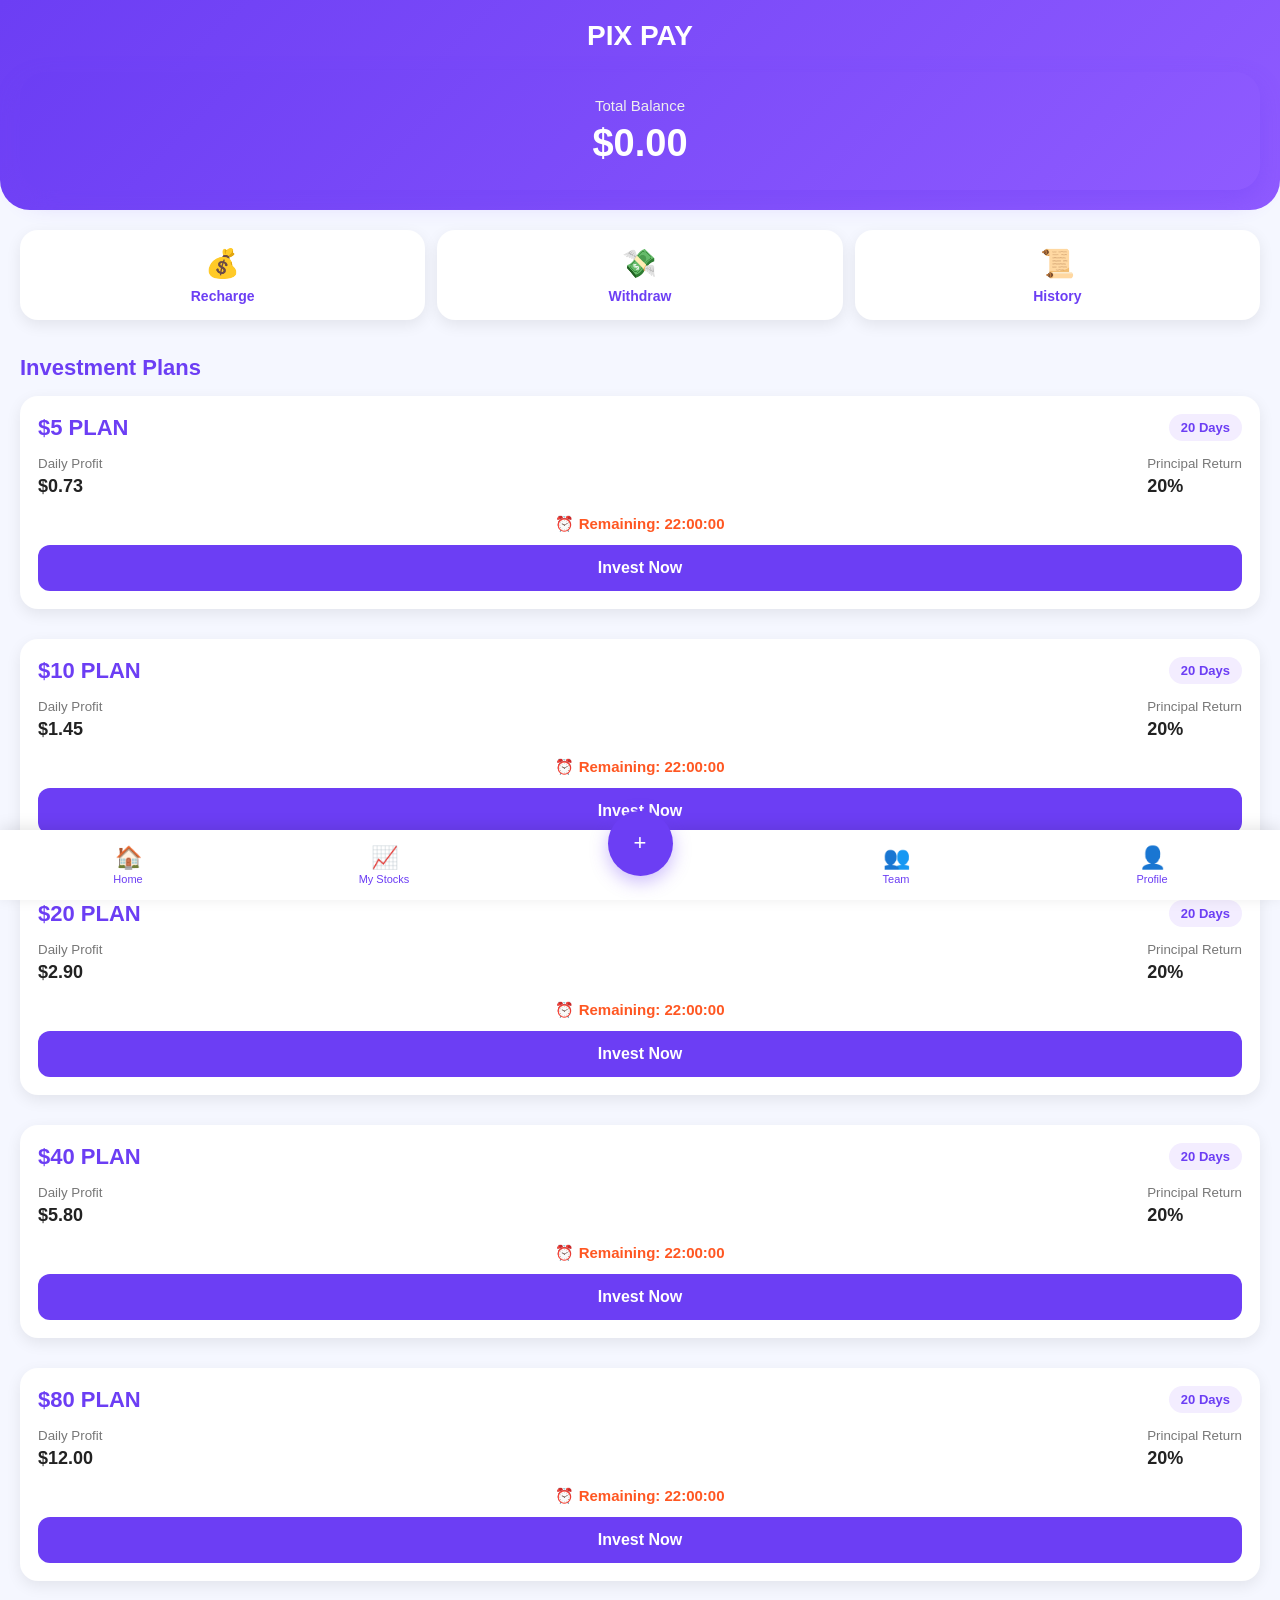
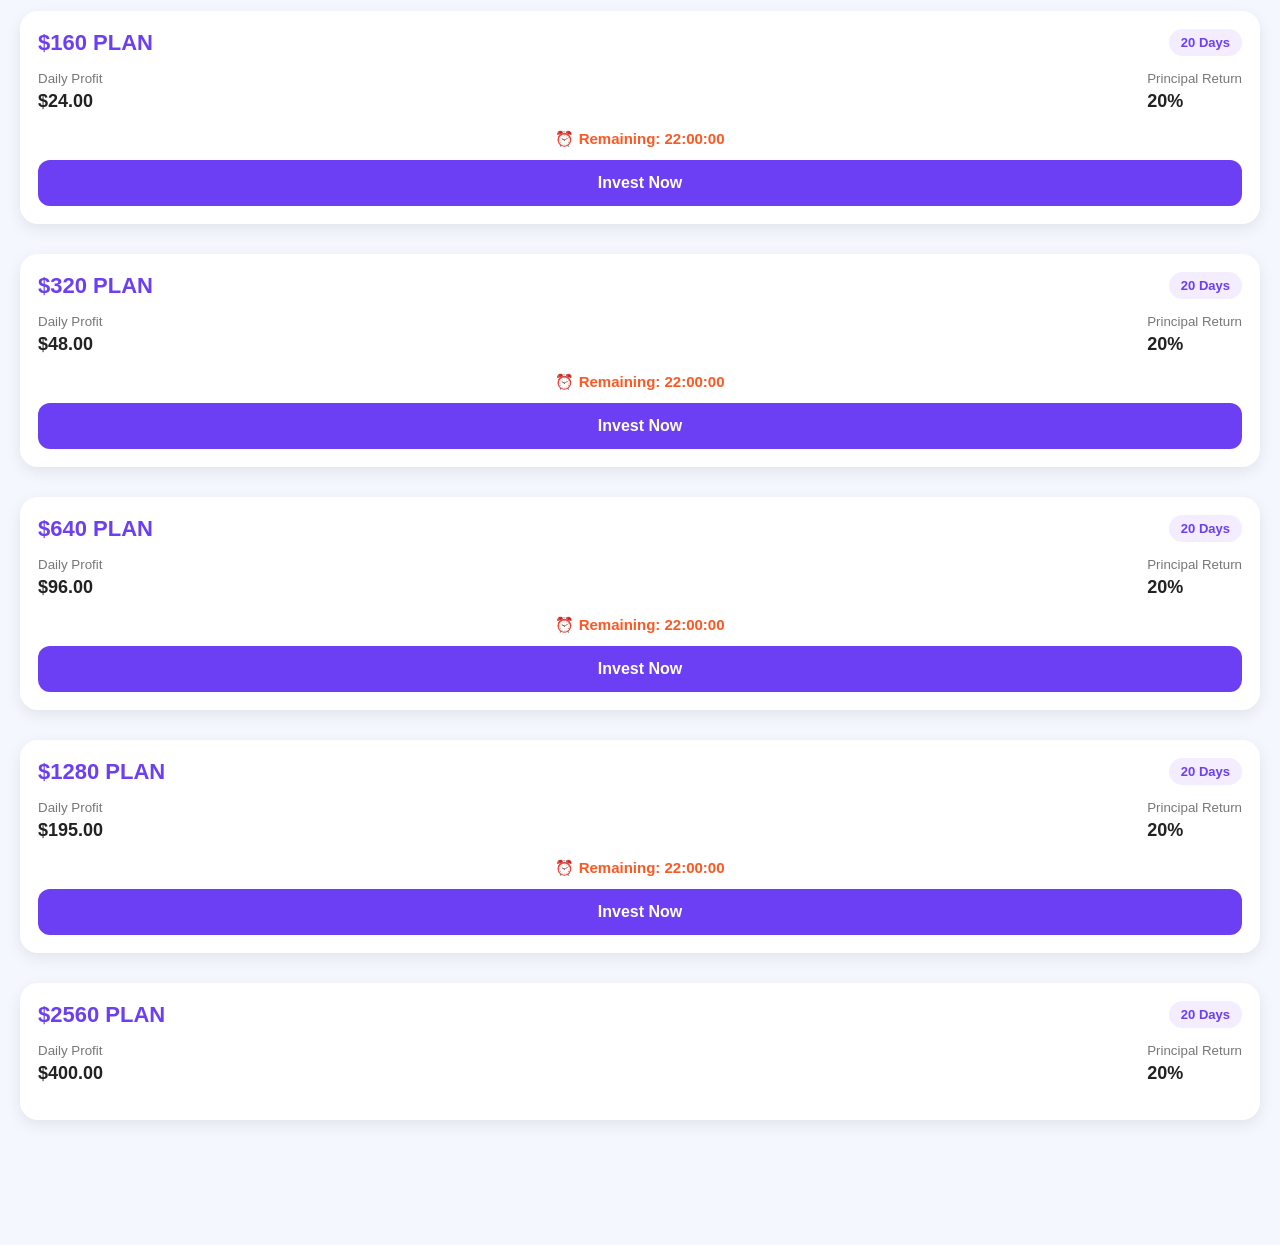
==== commit 6e8145ab: "Update index.html" ====
--- a/index.html
+++ b/index.html
@@ -27,7 +27,6 @@
 <h2 class="section-title">Investment Plans</h2>
  <div class="plan-list">
   <div class="plan-card">
-<div class="plan-card">
     <div class="plan-header">
         <h3>$5 PLAN</h3>
         <span class="days">20 Days</span>
@@ -37,7 +36,7 @@
         <div><small>Principal Return</small><h4>20%</h4></div>
     </div>
     <p class="countdown">⏰ Remaining: <span class="timer">22:00:00</span></p>
-    <a href="mystocks.html" class="invest-btn">Invest Now</a>
+    <a href="mystocks.html" class="invest-btn" onclick="selectPlan('$5 PLAN','$5','$0.73')">Invest Now</a>
 </div>
 
 <div class="plan-card">
@@ -50,7 +49,7 @@
         <div><small>Principal Return</small><h4>20%</h4></div>
     </div>
     <p class="countdown">⏰ Remaining: <span class="timer">22:00:00</span></p>
-    <a href="mystocks.html" class="invest-btn">Invest Now</a>
+    <a href="mystocks.html" class="invest-btn" onclick="selectPlan('$10 PLAN','$10','$1.45')">Invest Now</a>
 </div>
 
 <div class="plan-card">
@@ -63,7 +62,7 @@
         <div><small>Principal Return</small><h4>20%</h4></div>
     </div>
     <p class="countdown">⏰ Remaining: <span class="timer">22:00:00</span></p>
-    <a href="mystocks.html" class="invest-btn">Invest Now</a>
+    <a href="mystocks.html" class="invest-btn" onclick="selectPlan('$20 PLAN','$20','$2.90')">Invest Now</a>
 </div>
 
 <div class="plan-card">
@@ -76,7 +75,7 @@
         <div><small>Principal Return</small><h4>20%</h4></div>
     </div>
     <p class="countdown">⏰ Remaining: <span class="timer">22:00:00</span></p>
-    <a href="mystocks.html" class="invest-btn">Invest Now</a>
+    <a href="mystocks.html" class="invest-btn" onclick="selectPlan('$40 PLAN','$40','$5.80')">Invest Now</a>
 </div>
 
 <div class="plan-card">
@@ -89,7 +88,7 @@
         <div><small>Principal Return</small><h4>20%</h4></div>
     </div>
     <p class="countdown">⏰ Remaining: <span class="timer">22:00:00</span></p>
-    <a href="mystocks.html" class="invest-btn">Invest Now</a>
+    <a href="mystocks.html" class="invest-btn" onclick="selectPlan('$80 PLAN','$80','$12.00')">Invest Now</a>
 </div>
 
 <div class="plan-card">
@@ -102,7 +101,7 @@
         <div><small>Principal Return</small><h4>20%</h4></div>
     </div>
     <p class="countdown">⏰ Remaining: <span class="timer">22:00:00</span></p>
-    <a href="mystocks.html" class="invest-btn">Invest Now</a>
+    <a href="mystocks.html" class="invest-btn" onclick="selectPlan('$160 PLAN','$160','$24.00')">Invest Now</a>
 </div>
 
 <div class="plan-card">
@@ -115,7 +114,7 @@
         <div><small>Principal Return</small><h4>20%</h4></div>
     </div>
     <p class="countdown">⏰ Remaining: <span class="timer">22:00:00</span></p>
-    <a href="mystocks.html" class="invest-btn">Invest Now</a>
+    <a href="mystocks.html" class="invest-btn" onclick="selectPlan('$320 PLAN','$320','$48.00')">Invest Now</a>
 </div>
 
 <div class="plan-card">
@@ -128,7 +127,7 @@
         <div><small>Principal Return</small><h4>20%</h4></div>
     </div>
     <p class="countdown">⏰ Remaining: <span class="timer">22:00:00</span></p>
-    <a href="mystocks.html" class="invest-btn">Invest Now</a>
+    <a href="mystocks.html" class="invest-btn" onclick="selectPlan('$640 PLAN','$640','$96.00')">Invest Now</a>
 </div>
 
 <div class="plan-card">
@@ -141,7 +140,7 @@
         <div><small>Principal Return</small><h4>20%</h4></div>
     </div>
     <p class="countdown">⏰ Remaining: <span class="timer">22:00:00</span></p>
-    <a href="mystocks.html" class="invest-btn">Invest Now</a>
+    <a href="mystocks.html" class="invest-btn" onclick="selectPlan('$1280 PLAN','$1280','$195.00')">Invest Now</a>
 </div>
 
 <div class="plan-card">
@@ -152,10 +151,6 @@
     <div class="plan-info">
         <div><small>Daily Profit</small><h4>$400.00</h4></div>
         <div><small>Principal Return</small><h4>20%</h4></div>
-    </div>
-    <p class="countdown">⏰ Remaining: <span class="timer">22:00:00</span></p>
-    <a href="mystocks.html" class="invest-btn">Invest Now</a>
-        </div>
 <nav class="bottom-nav">
     <a href="index.html">
         🏠
